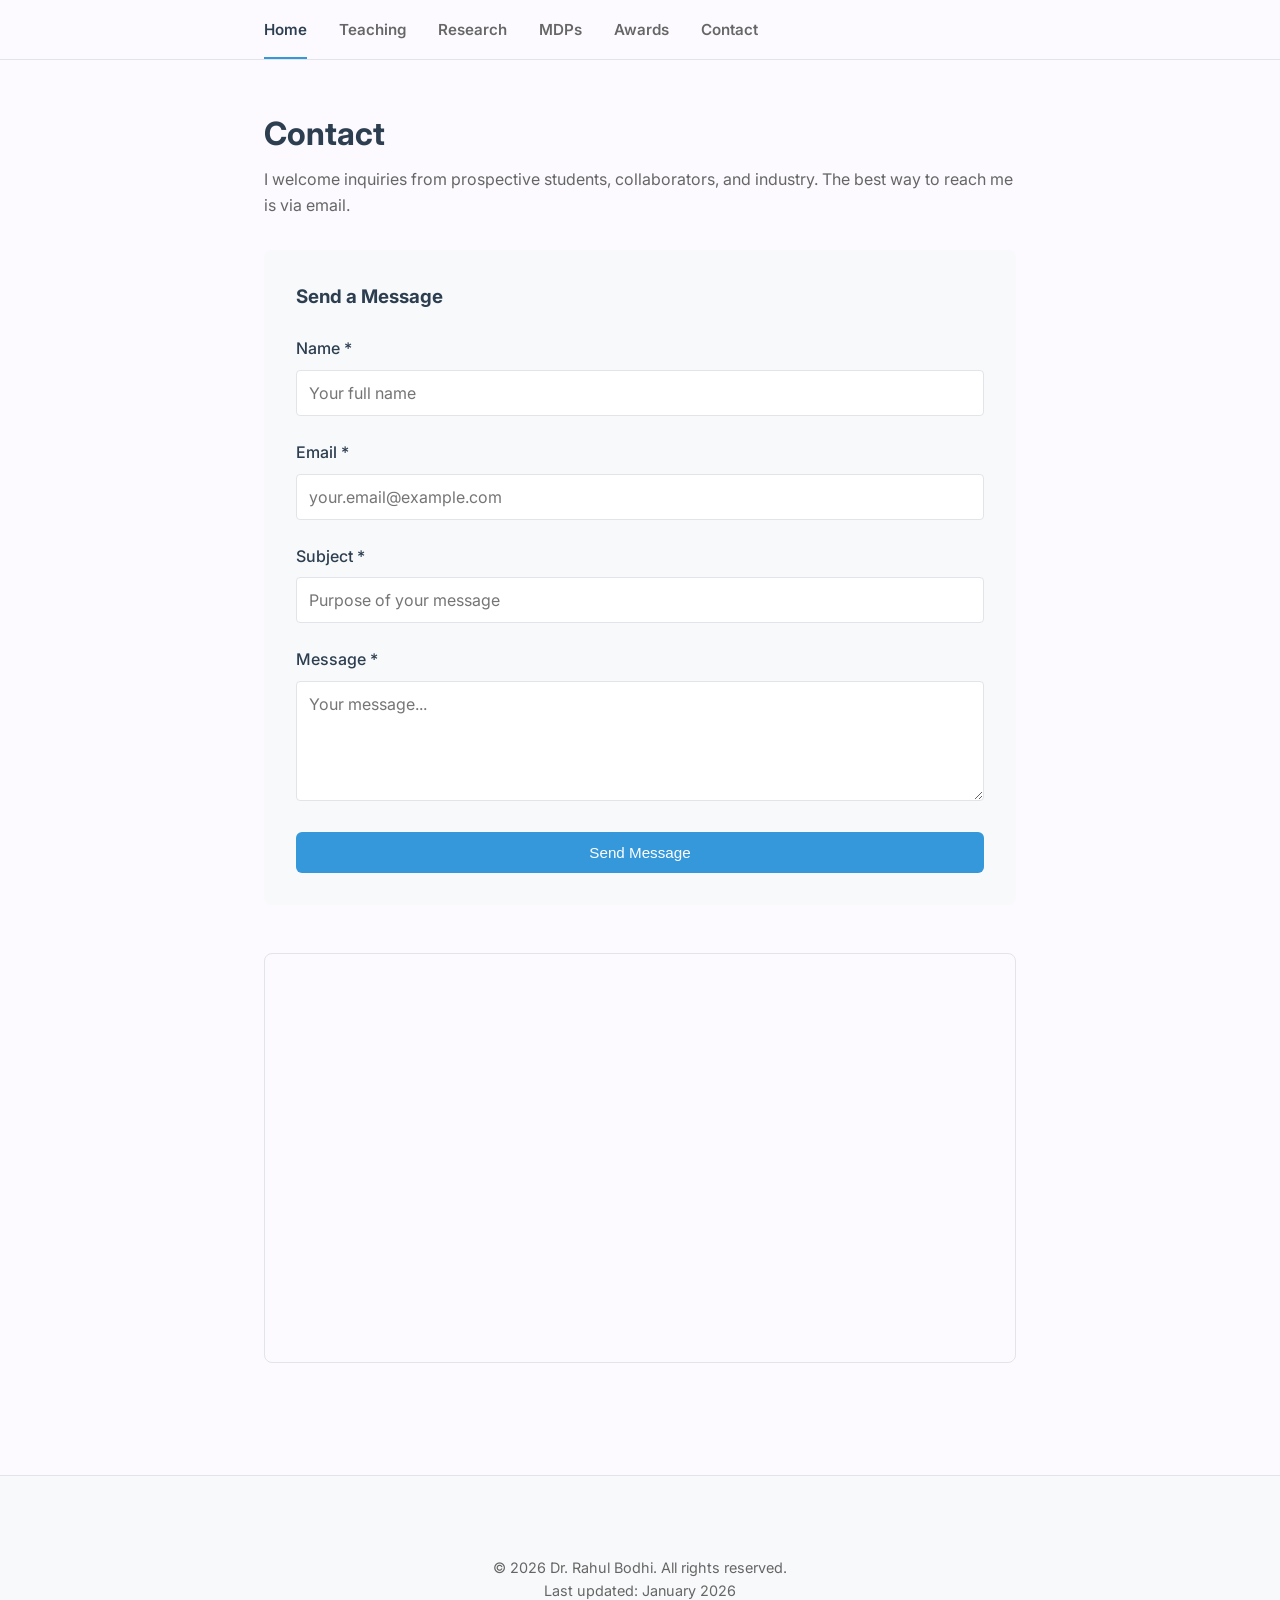
==== contact.html @ 8a39707b "Add files via upload Initial site upload" ====
<!DOCTYPE html>
<html lang="en">
<head>
    <meta charset="UTF-8">
    <meta name="viewport" content="width=device-width, initial-scale=1.0">
    <title>Contact - Dr. Rahul Bodhi</title>
    <meta name="description" content="Contact information for Dr. Rahul Bodhi, Assistant Professor at IIM Sirmaur.">
    <link rel="stylesheet" href="style.css">
    <link rel="preconnect" href="https://fonts.googleapis.com">
    <link rel="preconnect" href="https://fonts.gstatic.com" crossorigin>
    <link href="https://fonts.googleapis.com/css2?family=Inter:wght@300;400;500;600;700&display=swap" rel="stylesheet">
    <style>
        .contact-grid {
            display: grid;
            grid-template-columns: 1fr 1fr;
            gap: 3rem;
            margin-top: 2rem;
        }
        .contact-info-box {
            background-color: var(--bg-light);
            padding: 2rem;
            border-radius: 8px;
            border-left: 4px solid var(--accent-color);
        }
        .contact-info-box h3 {
            color: var(--primary-color);
            margin-bottom: 1rem;
            font-size: 1.1rem;
        }
        .contact-detail {
            margin-bottom: 1rem;
            display: flex;
            align-items: flex-start;
            gap: 0.75rem;
        }
        .contact-icon {
            color: var(--accent-color);
            margin-top: 0.25rem;
            flex-shrink: 0;
        }
        .contact-form {
            background-color: var(--bg-light);
            padding: 2rem;
            border-radius: 8px;
        }
        .form-group {
            margin-bottom: 1.5rem;
        }
        .form-group label {
            display: block;
            margin-bottom: 0.5rem;
            color: var(--primary-color);
            font-weight: 500;
        }
        .form-group input,
        .form-group textarea {
            width: 100%;
            padding: 0.75rem;
            border: 1px solid var(--border-color);
            border-radius: 4px;
            font-family: inherit;
            font-size: 1rem;
            transition: border-color 0.2s;
        }
        .form-group input:focus,
        .form-group textarea:focus {
            outline: none;
            border-color: var(--accent-color);
        }
        .form-group textarea {
            resize: vertical;
            min-height: 120px;
        }
        .map-container {
            margin-top: 3rem;
            border-radius: 8px;
            overflow: hidden;
            border: 1px solid var(--border-color);
        }
        @media (max-width: 768px) {
            .contact-grid {
                grid-template-columns: 1fr;
                gap: 2rem;
            }
        }
    </style>
</head>
<body>
    <nav class="navbar">
        <div class="nav-container">
  
            <ul class="nav-menu">
                <li><a href="index.html" class="nav-link active">Home</a></li>
				<li><a href="teaching.html" class="nav-link">Teaching</a></li>
                <li><a href="research.html" class="nav-link">Research</a></li>
				<li><a href="mdp.html" class="nav-link">MDPs</a></li>
				<li><a href="awards.html" class="nav-link">Awards</a></li>
                <li><a href="contact.html" class="nav-link">Contact</a></li>
            </ul>
            <div class="hamburger">
                <span class="bar"></span>
                <span class="bar"></span>
                <span class="bar"></span>
            </div>
        </div>
    </nav>

    <main class="container">
        <h1 style="font-size: 2rem; margin-bottom: 0.5rem; color: var(--primary-color);">Contact</h1>
        <p style="color: var(--text-light); margin-bottom: 2rem;">
            I welcome inquiries from prospective students, collaborators, and industry. 
            The best way to reach me is via email.
        </p>
               
            </div>

            <div class="contact-form">
                <h3 style="color: var(--primary-color); margin-bottom: 1.5rem;">Send a Message</h3>
                <form action="mailto:rahul.bodhi@iimsirmaur.ac.in" method="post" enctype="text/plain">
                    <div class="form-group">
                        <label for="name">Name *</label>
                        <input type="text" id="name" name="name" required placeholder="Your full name">
                    </div>

                    <div class="form-group">
                        <label for="email">Email *</label>
                        <input type="email" id="email" name="email" required placeholder="your.email@example.com">
                    </div>

                    <div class="form-group">
                        <label for="subject">Subject *</label>
                        <input type="text" id="subject" name="subject" required placeholder="Purpose of your message">
                    </div>

                    <div class="form-group">
                        <label for="message">Message *</label>
                        <textarea id="message" name="message" required placeholder="Your message..."></textarea>
                    </div>

                    <button type="submit" class="btn-primary" style="width: 100%; border: none; cursor: pointer;">
                        Send Message
                    </button>
                </form>
            </div>
        </div>

        <div class="map-container">
            <iframe 
                src="https://www.google.com/maps/embed?pb=!1m18!1m12!1m3!1d3394.0!2d77.0!3d31.0!2m3!1f0!2f0!3f0!3m2!1i1024!2i768!4f13.1!3m3!1m2!1s0x0%3A0x0!2zMzHCsDAwJzAwLjAiTiA3N8KwMDAnMDAuMCJF!5e0!3m2!1sen!2sin!4v1" 
                width="100%" 
                height="400" 
                style="border:0;" 
                allowfullscreen="" 
                loading="lazy" 
                referrerpolicy="no-referrer-when-downgrade">
            </iframe>
        </div>

    </main>

    <footer class="footer">
        <div class="container">
            <p>&copy; 2026 Dr. Rahul Bodhi. All rights reserved.</p>
            <p>Last updated: January 2026</p>
        </div>
    </footer>

    <script src="script.js"></script>
</body>
</html>
---- style.css ----
/* Reset and Base Styles */
* {
    margin: 0;
    padding: 0;
    box-sizing: border-box;
}

:root {
    --primary-color: #2c3e50;
    --secondary-color: #34495e;
    --accent-color: #3498db;
    --text-color: #334;
    --text-light: #666;
    --bg-color: rgb(252, 250, 255);
    --bg-light: #f8f9fa;
    --border-color: #e1e4e8;
    --link-color: #0366d6;
    --font-main: 'Inter', -apple-system, BlinkMacSystemFont, 'Segoe UI', Roboto, Oxygen, Ubuntu, Cantarell, sans-serif;
    --max-width: 800px;
    --header-height: 60px;
}

body {
    font-family: var(--font-main);
    line-height: 1.6;
    color: var(--text-color);
    background-color: var(--bg-color);
    -webkit-font-smoothing: antialiased;
    -moz-osx-font-smoothing: grayscale;
}

/* Navigation */
.navbar {
    background-color: var(--bg-color);
    border-bottom: 1px solid var(--border-color);
    position: sticky;
    top: 0;
    z-index: 1000;
    height: var(--header-height);
}

.nav-container {
    max-width: var(--max-width);
    margin: 0 auto;
    padding: 0 1.5rem;
    display: flex;
    justify-content: space-between;
    align-items: center;
    height: 100%;
}

.nav-brand {
    font-size: 1.25rem;
    font-weight: 600;
    color: var(--primary-color);
    text-decoration: none;
    letter-spacing: -0.5px;
}

.nav-brand:hover {
    color: var(--accent-color);
}

.nav-menu {
    display: flex;
    list-style: none;
    gap: 2rem;
}

.nav-link {
    text-decoration: none;
    color: var(--text-light);
    font-size: 0.95rem;
    font-weight: 580;
    transition: color 0.2s;
    position: relative;
}

.nav-link:hover,
.nav-link.active {
    color: var(--primary-color);
}

.nav-link.active::after {
    content: '';
    position: absolute;
    bottom: -20px;
    left: 0;
    width: 100%;
    height: 2px;
    background-color: var(--accent-color);
}

.hamburger {
    display: none;
    cursor: pointer;
}

.bar {
    display: block;
    width: 25px;
    height: 3px;
    margin: 5px auto;
    transition: all 0.3s ease;
    background-color: var(--primary-color);
}

/* Main Container */
.container {
    max-width: var(--max-width);
    margin: 0 auto;
    padding: 3rem 1.5rem;
}

/* Hero Section */
.hero {
    display: grid;
    grid-template-columns: 1fr auto;
    gap: 3rem;
    align-items: center;
	border-bottom: none;
    margin-bottom: 0;
    padding-bottom: 10px;
}

.hero-content h1 {
    font-size: 2.5rem;
    font-weight: 700;
    color: var(--primary-color);
    margin-bottom: 0.5rem;
    letter-spacing: -1px;
}

.hero-content h2 {
    font-size: 1.5rem;
    font-weight: 400;
    color: var(--secondary-color);
    margin-bottom: 0.5rem;
}

.hero-content h4 {
    font-size: 1.1rem;
    font-weight: 200;
    color: var(--secondary-color);
    margin-bottom: 0.5rem;
}

.affiliation {
    font-size: 1.0rem;
    color: var(--text-light);
    margin-bottom: 1.5rem;
}

.hero-contact {
    display: flex;
    gap: 1rem;
    margin-top: 1.5rem;
}

.btn-primary,
.btn-secondary {
    padding: 0.75rem 1.5rem;
    border-radius: 6px;
    text-decoration: none;
    font-weight: 500;
    font-size: 0.95rem;
    transition: all 0.2s;
    display: inline-block;
}

.btn-primary {
    background-color: var(--accent-color);
    color: white;
    border: 1px solid var(--accent-color);
}

.btn-primary:hover {
    background-color: #2980b9;
    border-color: #2980b9;
}

.btn-secondary {
    background-color: transparent;
    color: var(--accent-color);
    border: 1px solid var(--accent-color);
}

.btn-secondary:hover {
    background-color: var(--accent-color);
    color: white;
}

.hero-image {
    flex-shrink: 0;
}

.profile-img {
    width: 200px;
    height: 200px;
    border-radius: 50%;
    object-fit: cover;
    border: 4px solid var(--bg-light);
    box-shadow: 0 4px 6px rgba(0, 0, 0, 0.1);
}

/* Sections */
.section {
    margin-top: 0;
    padding-top: 10px; /* Reduce from whatever it is now */
    border-top: none;
}

.section-title {
    font-size: 1.5rem;
    font-weight: 600;
    color: var(--primary-color);
    margin-bottom: 1.5rem;
    padding-bottom: 0.5rem;
    border-bottom: 2px solid var(--border-color);
}

/* Bio */
.bio-content p {
    margin-bottom: 1rem;
    text-align: justify;
    line-height: 1.8;
}

.bio-content a {
    color: var(--link-color);
    text-decoration: none;
    border-bottom: 1px solid transparent;
    transition: border-color 0.2s;
}

.bio-content a:hover {
    border-bottom-color: var(--link-color);
}

/* Lists */
.interest-list {
    list-style: none;
    display: grid;
    grid-template-columns: repeat(auto-fit, minmax(300px, 1fr));
    gap: 0.75rem;
}

.interest-list li {
    padding-left: 1.5rem;
    position: relative;
    color: var(--text-light);
}

.interest-list li::before {
    content: '▸';
    position: absolute;
    left: 0;
    color: var(--accent-color);
    font-weight: bold;
}

/* Education */
.education-item {
    display: grid;
    grid-template-columns: 120px 1fr;
    gap: 1.5rem;
    margin-bottom: 1.5rem;
    padding-bottom: 1.5rem;
    border-bottom: 1px solid var(--border-color);
}

.education-item:last-child {
    border-bottom: none;
    margin-bottom: 0;
    padding-bottom: 0;
}

.edu-year {
    font-weight: 600;
    color: var(--text-light);
    font-size: 0.9rem;
}

.edu-details {
    line-height: 1.6;
}

.edu-details strong {
    color: var(--primary-color);
    font-size: 1.05rem;
}

.edu-note {
    color: var(--text-light);
    font-size: 0.9rem;
    font-style: italic;
}

/* Publications */
.publication-list li {
    margin-bottom: 15px;
    line-height: 1.6;
    text-align: justify;       /* Justified alignment */
    text-justify: inter-word;  /* Optimizes word spacing */
}
/*.publication-list {
    display: flex;
    flex-direction: column;
    gap: 1.5rem;
}*/

.publication-item {
    padding: 1rem;
    background-color: var(--bg-light);
    border-radius: 6px;
    border-left: 4px solid var(--accent-color);
}

.pub-title {
    font-weight: 600;
    color: var(--primary-color);
    margin-bottom: 0.25rem;
}

.pub-authors {
    color: var(--text-light);
    font-size: 0.95rem;
    margin-bottom: 0.25rem;
}

.pub-journal {
    color: var(--text-light);
    font-size: 0.9rem;
    font-style: italic;
    margin-bottom: 0.5rem;
}

.pub-link {
    color: var(--link-color);
    text-decoration: none;
    font-size: 0.9rem;
    font-weight: 500;
}

.pub-link:hover {
    text-decoration: underline;
}

/* Teaching */
.teaching-list {
    display: flex;
    flex-direction: column;
    gap: 0.75rem;
}

.course-item {
    padding: 0.75rem;
    background-color: var(--bg-light);
    border-radius: 4px;
    border-left: 3px solid var(--accent-color);
}

/* Contact */
.contact-info p {
    margin-bottom: 0.75rem;
    color: var(--text-light);
}

.contact-info a {
    color: var(--link-color);
    text-decoration: none;
}

.contact-info a:hover {
    text-decoration: underline;
}

.social-links {
  display: flex;
  gap: 10px; /* Optional: space between icons */
  align-items: center;
}

.social-link {
  display: inline-flex;
  align-items: center;
  justify-content: center;
  width: 40px;
  height: 40px;
  transition: all 0.3s ease; /* Smooth animation */
  border-radius: 50%; /* Circular for uniformity */
  overflow: hidden; /* Clip image to circle */
  color: #666; 
}

.social-link[title="LinkedIn"] {
  color: #0077B5; /* Classic LinkedIn blue */
}

.social-link[title="Google Scholar"] {
  color: #4285F4; /* Google Scholar blue */
}

/* Optional: Brighter blue on hover for extra highlight */
.social-link[title="LinkedIn"]:hover {
  color: #0A66C2; /* Modern LinkedIn blue */
  filter: brightness(1.1); /* Subtle boost */
}

.social-link[title="Google Scholar"]:hover {
  color: #3367D6; /* Darker Google blue variant */
  filter: brightness(1.1);
}

.social-link:hover {
  transform: scale(1.1); /* Slight zoom */
  filter: brightness(1.2); /* Brighten */
  box-shadow: 0 0 15px rgba(59, 130, 246, 0.6); /* Blue glow; adjust color as needed */
}

/* Links */
.link-arrow {
    color: var(--link-color);
    text-decoration: none;
    font-weight: 500;
    display: inline-flex;
    align-items: center;
    gap: 0.25rem;
}

.link-arrow:hover {
    text-decoration: underline;
}

.academic-positions {
  margin: 2rem 0;
}

.academic-positions h3 {
  font-size: 1.5rem;
  font-weight: bold;
  margin-bottom: 1rem;
  color: #333;
  border-bottom: 2px solid #0077B5; /* LinkedIn blue accent */
  padding-bottom: 0.5rem;
}

.position-table {
  display: flex;
  flex-direction: column;
  gap: 0.5rem;
}

.position-row {
  display: flex;
  justify-content: space-between;
  align-items: flex-start;
  padding: 1rem;
  background: #f8f9fa;
  border-left: 4px solid #0077B5;
  transition: all 0.3s ease;
}

.position-row:hover {
  background: #e3f2fd;
  transform: translateX(5px);
  box-shadow: 0 4px 8px rgba(0,119,181,0.15);
}

.position-title {
  font-weight: 600;
  color: #2c3e50;
  flex: 1;
  line-height: 1.4;
}

.position-title small {
  font-weight: 400;
  color: #666;
  font-size: 0.9em;
  display: block;
  margin-top: 0.25rem;
}

.position-duration {
  font-weight: 500;
  color: #0077B5;
  background: rgba(0,119,181,0.1);
  padding: 0.25rem 0.75rem;
  border-radius: 20px;
  font-size: 0.9rem;
  white-space: nowrap;
}


/* Footer */
.footer {
    background-color: var(--bg-light);
    border-top: 1px solid var(--border-color);
    padding: 2rem 0;
    margin-top: 4rem;
    text-align: center;
    color: var(--text-light);
    font-size: 0.9rem;
}

.publication-item ul {
  list-style: none;
  padding-left: 0;
}

.publication-item li {
  margin-bottom: 1rem;
  padding: 0.75rem;
  /* border-left: 3px solid #0077B5;  ← REMOVED */
  background: #f8f9fa;
  transition: all 0.3s ease;
}

.publication-item li:hover {
  background: #e3f2fd;
  transform: translateX(3px);
}

/* Only Rahul Bodhi highlighted */
.bodhi-author {
  color: #0077B5;
  font-weight: 700;
}

/* Journal rankings still blue/bold */
.journal {
  color: #0077B5;
  font-weight: 700;
}


/* Responsive Design */
@media (max-width: 768px) {
    .nav-menu {
        position: fixed;
        left: -100%;
        top: var(--header-height);
        flex-direction: column;
        background-color: var(--bg-color);
        width: 100%;
        text-align: center;
        transition: 0.3s;
        box-shadow: 0 10px 27px rgba(0,0,0,0.05);
        border-bottom: 1px solid var(--border-color);
        padding: 2rem 0;
        gap: 1.5rem;
    }

    .nav-menu.active {
        left: 0;
    }

    .nav-link.active::after {
        display: none;
    }

    .hamburger {
        display: block;
    }

    .hamburger.active .bar:nth-child(2) {
        opacity: 0;
    }

    .hamburger.active .bar:nth-child(1) {
        transform: translateY(8px) rotate(45deg);
    }

    .hamburger.active .bar:nth-child(3) {
        transform: translateY(-8px) rotate(-45deg);
    }

    .hero {
        grid-template-columns: 1fr;
        text-align: center;
        gap: 2rem;
    }

    .hero-content h1 {
        font-size: 2rem;
    }

    .hero-contact {
        justify-content: center;
    }

    .profile-img {
        width: 150px;
        height: 150px;
        margin: 0 auto;
        display: block;
    }

    .education-item {
        grid-template-columns: 1fr;
        gap: 0.5rem;
    }

    .interest-list {
        grid-template-columns: 1fr;
    }
}

/* Print Styles */
@media print {
    .navbar,
    .footer,
    .hero-contact,
    .social-links {
        display: none;
    }

    .hero {
        border-bottom: 2px solid #000;
        margin-bottom: 2rem;
    }

    body {
        font-size: 12pt;
        line-height: 1.5;
    }

    .section {
        margin-bottom: 2rem;
        page-break-inside: avoid;
    }

    a {
        text-decoration: none;
        color: #000;
    }

    .profile-img {
        width: 120px;
        height: 120px;
    }
}
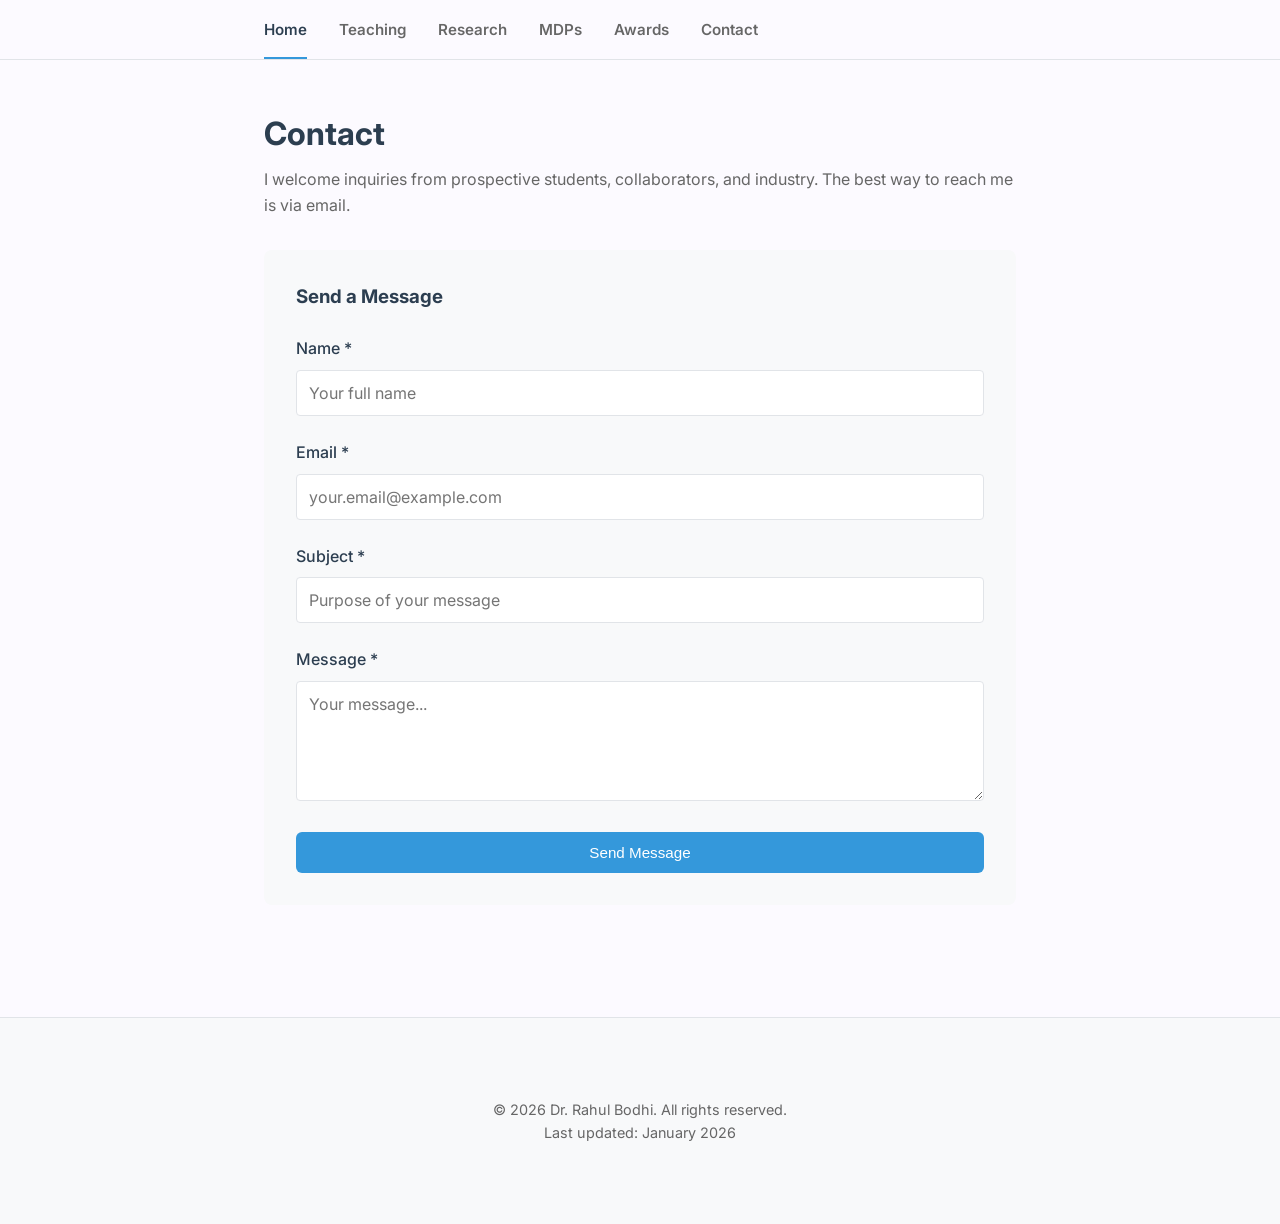
==== commit e6d6d9d6: "Update contact.html" ====
--- a/contact.html
+++ b/contact.html
@@ -143,20 +143,7 @@
                 </form>
             </div>
         </div>
-
-        <div class="map-container">
-            <iframe 
-                src="https://www.google.com/maps/embed?pb=!1m18!1m12!1m3!1d3394.0!2d77.0!3d31.0!2m3!1f0!2f0!3f0!3m2!1i1024!2i768!4f13.1!3m3!1m2!1s0x0%3A0x0!2zMzHCsDAwJzAwLjAiTiA3N8KwMDAnMDAuMCJF!5e0!3m2!1sen!2sin!4v1" 
-                width="100%" 
-                height="400" 
-                style="border:0;" 
-                allowfullscreen="" 
-                loading="lazy" 
-                referrerpolicy="no-referrer-when-downgrade">
-            </iframe>
-        </div>
-
-    </main>
+   </main>
 
     <footer class="footer">
         <div class="container">
@@ -167,4 +154,4 @@
 
     <script src="script.js"></script>
 </body>
-</html>+</html>
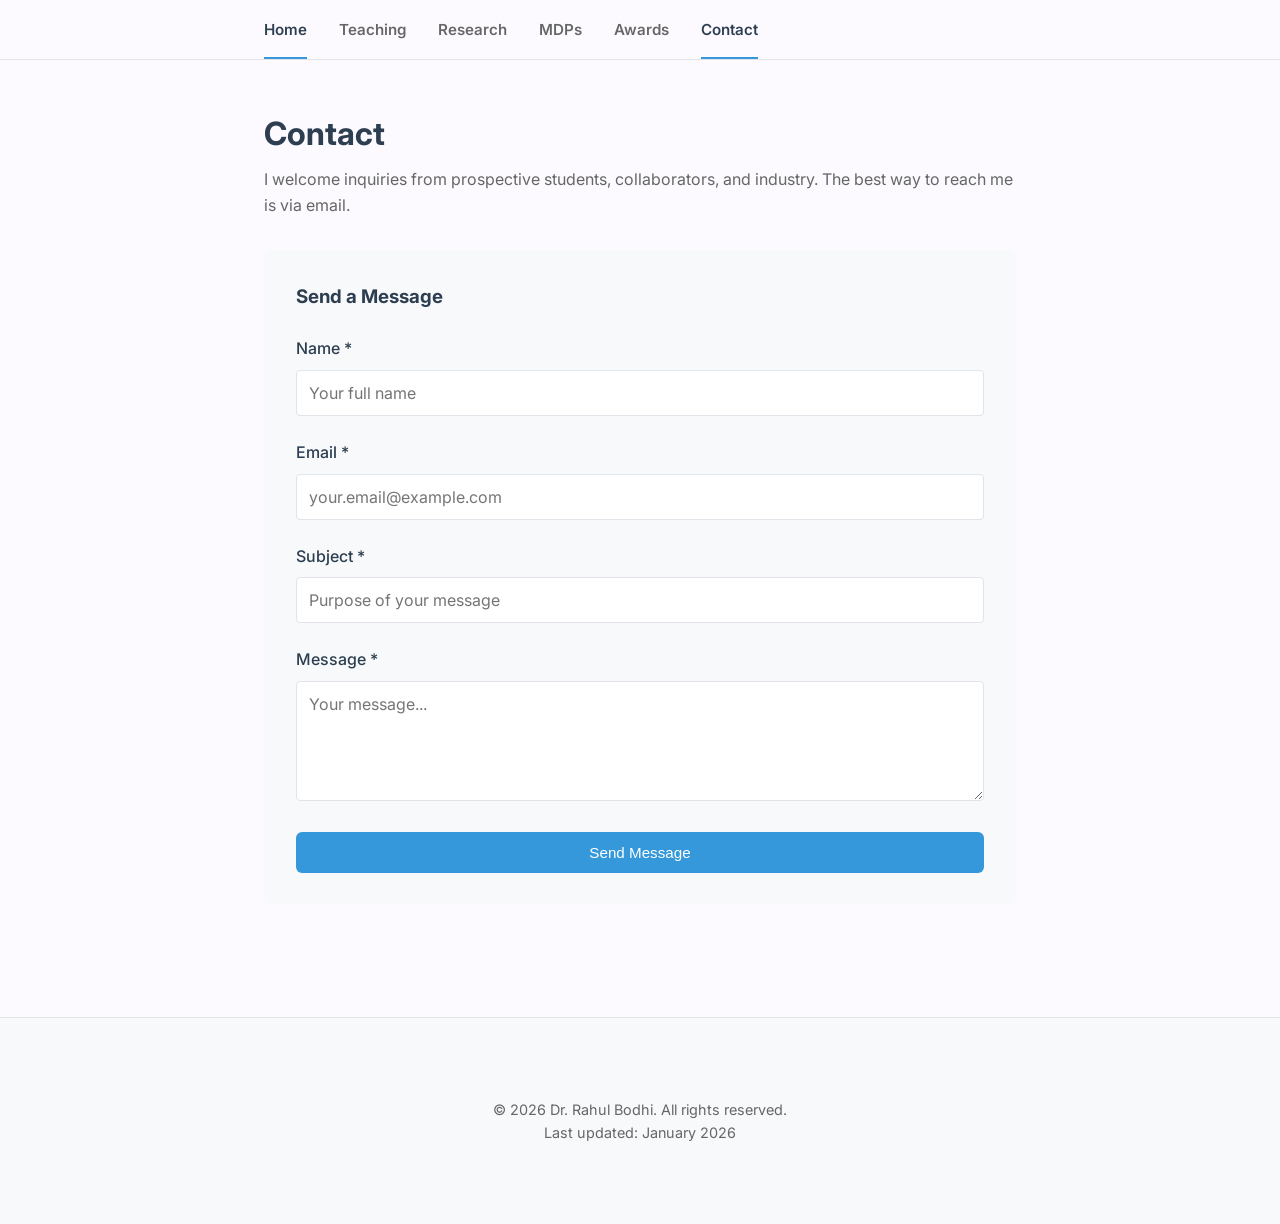
==== commit 9f255513: "Update contact.html" ====
--- a/contact.html
+++ b/contact.html
@@ -95,7 +95,7 @@
                 <li><a href="research.html" class="nav-link">Research</a></li>
 				<li><a href="mdp.html" class="nav-link">MDPs</a></li>
 				<li><a href="awards.html" class="nav-link">Awards</a></li>
-                <li><a href="contact.html" class="nav-link">Contact</a></li>
+                <li><a href="contact.html" class="nav-link active">Contact</a></li>
             </ul>
             <div class="hamburger">
                 <span class="bar"></span>
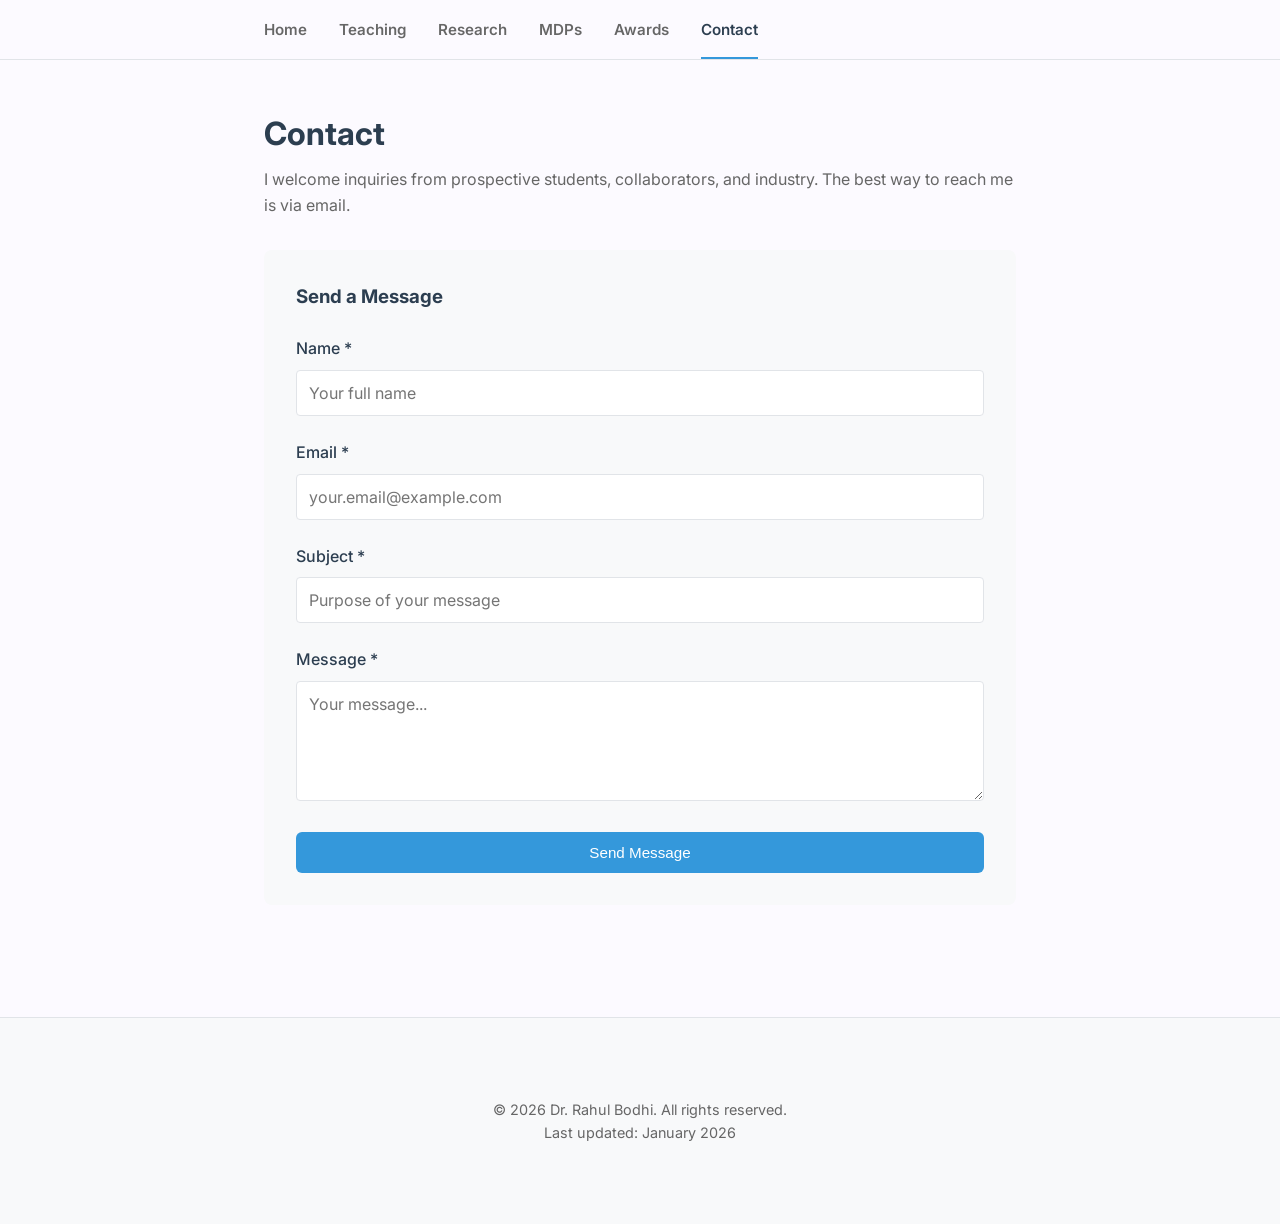
==== commit 9ecdaaf6: "Update contact.html" ====
--- a/contact.html
+++ b/contact.html
@@ -90,7 +90,7 @@
         <div class="nav-container">
   
             <ul class="nav-menu">
-                <li><a href="index.html" class="nav-link active">Home</a></li>
+                <li><a href="index.html" class="nav-link">Home</a></li>
 				<li><a href="teaching.html" class="nav-link">Teaching</a></li>
                 <li><a href="research.html" class="nav-link">Research</a></li>
 				<li><a href="mdp.html" class="nav-link">MDPs</a></li>
